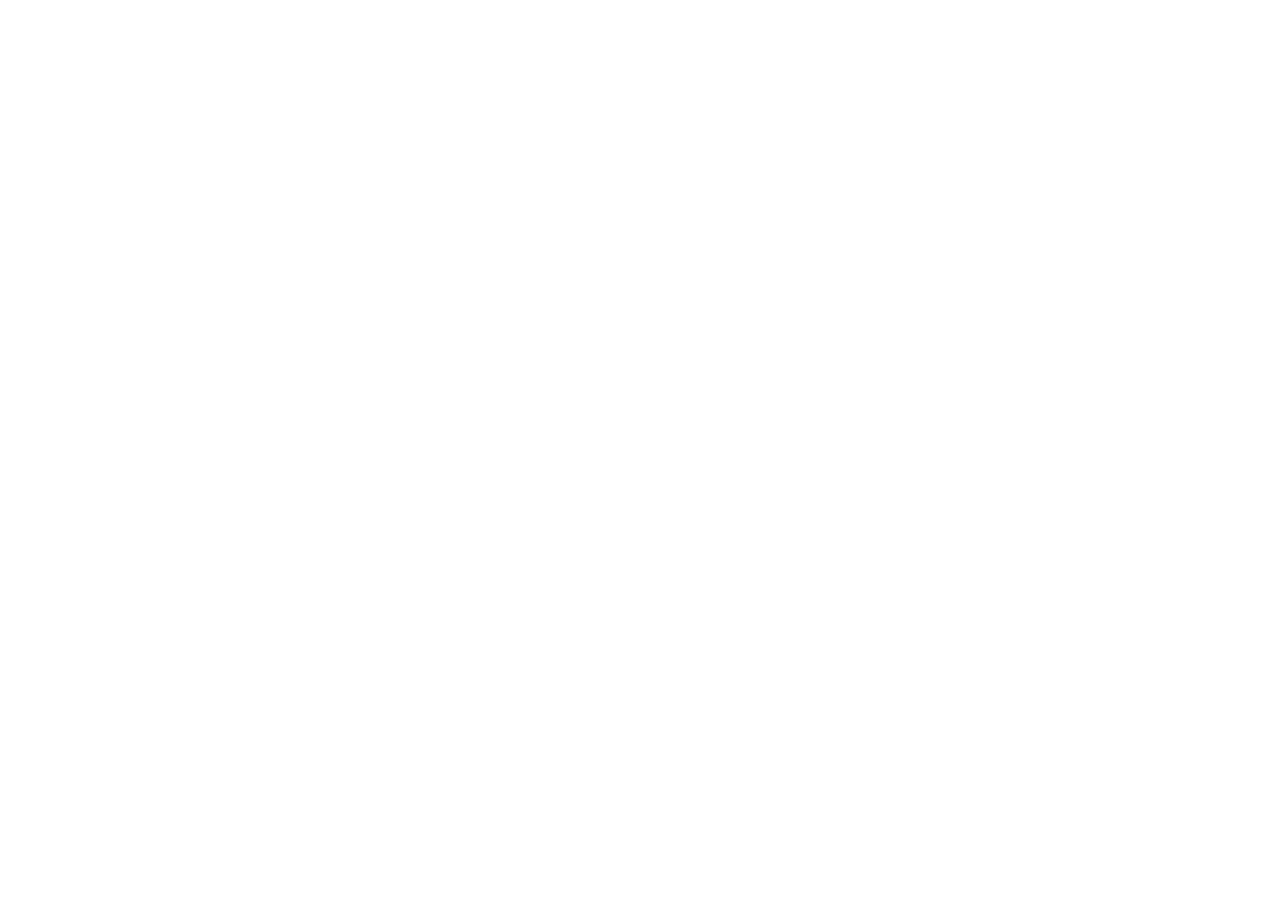
==== index.html @ 9da0f435 "started" ====
<!DOCTYPE html>
<html lang="en">
  <head>
    <meta charset="UTF-8" />
    <meta name="viewport" content="width=device-width, initial-scale=1.0" />
    <title>Orient.uz</title>
  </head>
  <body></body>
</html>
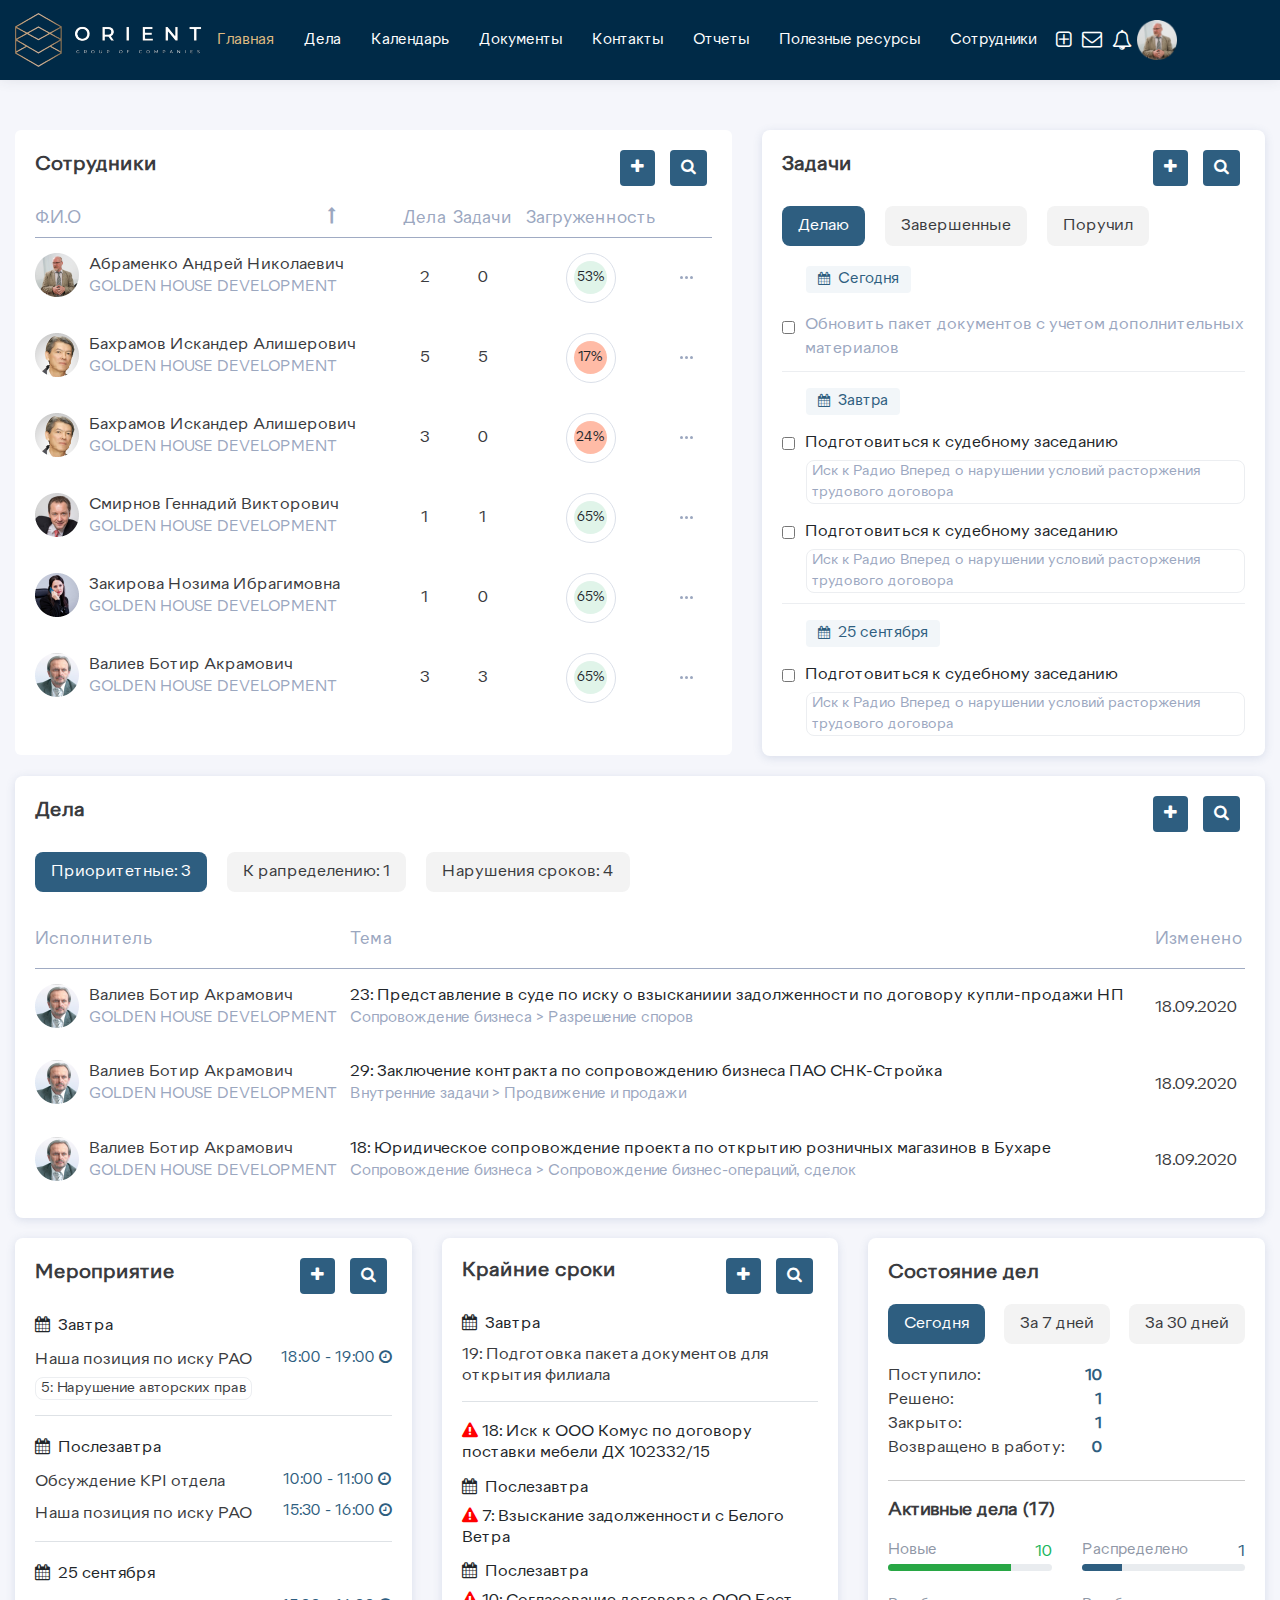
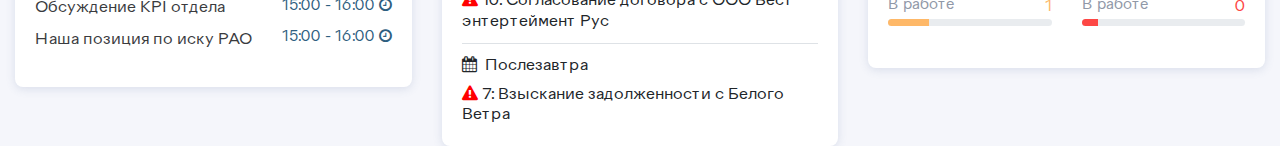
==== commit 45b23408: "'done'" ====
--- a/index.html
+++ b/index.html
@@ -3,7 +3,948 @@
   <head>
     <meta charset="UTF-8" />
     <meta name="viewport" content="width=device-width, initial-scale=1.0" />
+    <link rel="stylesheet" href="css/bootstrap.min.css">
+    <link rel="stylesheet" href="css/base.css">
+    <link rel="stylesheet" href="css/font-awesome.min.css">
+    <link href="https://maxcdn.bootstrapcdn.com/font-awesome/4.2.0/css/font-awesome.min.css" rel="stylesheet">
+    <link rel="stylesheet" href="css/main.css">
+    <link rel="icon" type="image/ico" href="images/login.png">
     <title>Orient.uz</title>
   </head>
-  <body></body>
+  <body>
+      <header>
+        <div class="container">
+          <nav>
+            <div class="logo">
+              <img src="images/orient-logo.png" alt="logo__image" class="logo">
+            </div>
+            <ul class="navbar-list">
+              <li class="nav-item active"><a href="#"">Главная</a></li>
+              <li class="nav-item"><a href="#">Дела</a></li>
+              <li class="nav-item"><a href="#">Календарь</a></li>
+              <li class="nav-item"><a href="#">Документы</a></li>
+              <li class="nav-item"><a href="#">Контакты</a></li>
+              <li class="nav-item"><a href="#">Отчеты</a></li>
+              <li class="nav-item"><a href="#">Полезные ресурсы</a></li>
+              <li class="nav-item"><a href="#">Сотрудники</a></li>
+            </ul>
+            <div class="nav-settings">
+              <div class="dropdowns">
+                <div class="dropdown dropdown-add">
+                <a href="#" data-toggle="dropdown">
+                 <i class="fa fa-plus-square-o" aria-hidden="true"></i>
+                </a>
+                <div class="dropdown-menu">
+                 <li><a class="drop-item" href="#">Создать</a></li>
+                 <li><a class="drop-item" href="#">Дело</a></li>
+                 <li><a class="drop-item" href="#">Контакт</a></li>
+                 <li><a class="drop-item" href="#">Мероприятие</a></li>
+                </div>
+              </div>
+              <div class="dropdown dropdown-email">
+                <a href="#" data-toggle="dropdown">
+                 <i class="fa fa-envelope-o" aria-hidden="true"></i>
+                </a>
+                <div class="dropdown-menu">
+                 <li><a class="drop-item" href="#">Создать</a></li>
+                 <li><a class="drop-item" href="#">Дело</a></li>
+                 <li><a class="drop-item" href="#">Контакт</a></li>
+                 <li><a class="drop-item" href="#">Мероприятие</a></li>
+                </div>
+              </div>
+              <div class="dropdown dropdown-bell">
+                <a href="#" data-toggle="dropdown">
+                 <i class="fa fa-bell-o" aria-hidden="true"></i>
+                </a>
+                <div class="dropdown-menu">
+                 <li><a class="drop-item" href="#">Создать</a></li>
+                 <li><a class="drop-item" href="#">Дело</a></li>
+                 <li><a class="drop-item" href="#">Контакт</a></li>
+                 <li><a class="drop-item" href="#">Мероприятие</a></li>
+                </div>
+                <div class="dropdown dropdown-search">
+                  <a href="#" data-toggle="dropdown">
+                   <i class="fa fa-plus-search" aria-hidden="true"></i>
+                  </a>
+                  <div class="dropdown-menu">
+                   <li><a class="drop-item" href="#">Создать</a></li>
+                   <li><a class="drop-item" href="#">Дело</a></li>
+                   <li><a class="drop-item" href="#">Контакт</a></li>
+                   <li><a class="drop-item" href="#">Мероприятие</a></li>
+                  </div>
+                </div>
+              </div>
+              </div>
+              
+            </div>
+            <div class="nav-admin">
+              <div class="dropdown dropdown-admin">
+                <a href="#" data-toggle="dropdown">
+                 <img src="images/director.png" alt="director">
+                </a>
+                <div class="dropdown-menu">
+                 <li><a class="drop-item" href="#">Создать</a></li>
+                 <li><a class="drop-item" href="#">Дело</a></li>
+                 <li><a class="drop-item" href="#">Контакт</a></li>
+                 <li><a class="drop-item" href="#">Мероприятие</a></li>
+                </div>
+              </div>
+            </div>
+          </nav>
+        </div>
+      </header>
+
+      <section class="employee">
+        <div class="container">
+          <div class="row">
+            <div class="col-md-7">
+              <div class="staff">
+                <div class="staff-title d-flex">
+                  <div class="title-name">Сотрудники</div>
+                  <div class="title-icons">
+                    <button type="button" class="btn"><i class="fa fa-plus"></i></button>
+                    <button type="button" class="btn"><i class="fa fa-search"></i></button>
+                  </div>
+                </div>
+                <table class="mytable">
+                  <thead>
+                    <tr>
+                      <th class="fullname"><span>Ф.И.О</span> <i class="fa fa-long-arrow-up" aria-hidden="true"></i></th>
+                      <th class="work"><span>Дела</span></th>
+                      <th class="exercise"><span>Задачи</span></th>
+                      <th class="loading"><span>Загруженность</span></th>
+                      <th><span></span></th>
+                    </tr>
+                  </thead>
+                  <tbody>
+                    <tr class="tbody-row">
+                      <td class="table-name d-flex">
+                        <div class="table-image">
+                          <img src="images/director.png" alt="director">
+                        </div>
+                        <div class="table-text">
+                          <div class="text-name">Абраменко Андрей Николаевич</div>
+                          <div class="text-company">GOLDEN HOUSE DEVELOPMENT</div>
+                        </div>
+                      </td>
+                      <td class="number">
+                        <span class="table-number">2</span>
+                      </td>
+                      <td class="number">
+                        <span class="table-number">0</span>
+                      </td>
+                      <td>
+                        <div class="d-flex align-items-center justify-content-center">
+                          <div class="workload green">
+                              <span>53%</span>
+                          </div>
+                        </div>
+                      </td>
+                      <td>
+                        <div class="mydots">
+                          <div class="dropdown">
+                              <button class="btn dropdown-toggle" data-toggle="dropdown" aria-expanded="false">
+                                <div class="dots">
+                                    <span></span>
+                                    <span></span>
+                                    <span></span>
+                                </div>
+                              </button>
+                              <div class="dropdown-menu">
+                                  <a class="dropdown-item" href="#"><i class="fa fa-trash-o"></i> Удалить</a>
+                                  <a class="dropdown-item" href="#"><i class="fa fa-pencil"></i> Редатировать</a>
+                              </div>
+                          </div>
+                      </div>
+                      </td>
+                    </tr>
+                    <tr class="tbody-row">
+                      <td class="table-name d-flex">
+                        <div class="table-image">
+                          <img src="images/people-2.png" alt="director">
+                        </div>
+                        <div class="table-text">
+                          <div class="text-name">Бахрамов Искандер Алишерович</div>
+                          <div class="text-company">GOLDEN HOUSE DEVELOPMENT</div>
+                        </div>
+                      </td>
+                      <td class="number">
+                        <span class="table-number">5</span>
+                      </td>
+                      <td class="number">
+                        <span class="table-number">5</span>
+                      </td>
+                      <td>
+                        <div class="d-flex align-items-center justify-content-center">
+                          <div class="workload red">
+                              <span>17%</span>
+                          </div>
+                        </div>
+                      </td>
+                      
+                      <td>
+                        <div class="mydots">
+                          <div class="dropdown">
+                              <button class="btn dropdown-toggle" data-toggle="dropdown" aria-expanded="false">
+                                <div class="dots">
+                                    <span></span>
+                                    <span></span>
+                                    <span></span>
+                                </div>
+                              </button>
+                              <div class="dropdown-menu">
+                                  <a class="dropdown-item" href="#"><i class="fa fa-trash-o"></i> Удалить</a>
+                                  <a class="dropdown-item" href="#"><i class="fa fa-pencil"></i> Редатировать</a>
+                              </div>
+                          </div>
+                      </div>
+                      </td>
+                    </tr>
+                    <tr class="tbody-row">
+                      <td class="table-name d-flex">
+                        <div class="table-image">
+                          <img src="images/people-2.png" alt="director">
+                        </div>
+                        <div class="table-text">
+                          <div class="text-name">Бахрамов Искандер Алишерович</div>
+                          <div class="text-company">GOLDEN HOUSE DEVELOPMENT</div>
+                        </div>
+                      </td>
+                      <td class="number">
+                        <span class="table-number">3</span>
+                      </td>
+                      <td class="number">
+                        <span class="table-number">0</span>
+                      </td>
+                      <td>
+                        <div class="d-flex align-items-center justify-content-center">
+                          <div class="workload red">
+                              <span>24%</span>
+                          </div>
+                        </div>
+                      </td>
+                      
+                      <td>
+                        <div class="mydots">
+                          <div class="dropdown">
+                              <button class="btn dropdown-toggle" data-toggle="dropdown" aria-expanded="false">
+                                <div class="dots">
+                                    <span></span>
+                                    <span></span>
+                                    <span></span>
+                                </div>
+                              </button>
+                              <div class="dropdown-menu">
+                                  <a class="dropdown-item" href="#"><i class="fa fa-trash-o"></i> Удалить</a>
+                                  <a class="dropdown-item" href="#"><i class="fa fa-pencil"></i> Редатировать</a>
+                              </div>
+                          </div>
+                      </div>
+                      </td>
+                    </tr>
+                    <tr class="tbody-row">
+                      <td class="table-name d-flex">
+                        <div class="table-image">
+                          <img src="images/people-3.png" alt="director">
+                        </div>
+                        <div class="table-text">
+                          <div class="text-name">Смирнов Геннадий Викторович</div>
+                          <div class="text-company">GOLDEN HOUSE DEVELOPMENT</div>
+                        </div>
+                      </td>
+                      <td class="number">
+                        <span class="table-number">1</span>
+                      </td>
+                      <td class="number">
+                        <span class="table-number">1</span>
+                      </td>
+                      <td>
+                        <div class="d-flex align-items-center justify-content-center">
+                          <div class="workload green">
+                              <span>65%</span>
+                          </div>
+                        </div>
+                      </td>
+                      
+                      <td>
+                        <div class="mydots">
+                          <div class="dropdown">
+                              <button class="btn dropdown-toggle" data-toggle="dropdown" aria-expanded="false">
+                                <div class="dots">
+                                    <span></span>
+                                    <span></span>
+                                    <span></span>
+                                </div>
+                              </button>
+                              <div class="dropdown-menu">
+                                  <a class="dropdown-item" href="#"><i class="fa fa-trash-o"></i> Удалить</a>
+                                  <a class="dropdown-item" href="#"><i class="fa fa-pencil"></i> Редатировать</a>
+                              </div>
+                          </div>
+                      </div>
+                      </td>
+                    </tr>
+                    <tr class="tbody-row">
+                      <td class="table-name d-flex">
+                        <div class="table-image">
+                          <img src="images/people-4.png" alt="director">
+                        </div>
+                        <div class="table-text">
+                          <div class="text-name">Закирова Нозима Ибрагимовна</div>
+                          <div class="text-company">GOLDEN HOUSE DEVELOPMENT</div>
+                        </div>
+                      </td>
+                      <td class="number">
+                        <span class="table-number">1</span>
+                      </td>
+                      <td class="number">
+                        <span class="table-number">0</span>
+                      </td>
+                      <td>
+                        <div class="d-flex align-items-center justify-content-center">
+                          <div class="workload green">
+                              <span>65%</span>
+                          </div>
+                        </div>
+                      </td>
+                      
+                      <td>
+                        <div class="mydots">
+                          <div class="dropdown">
+                              <button class="btn dropdown-toggle" data-toggle="dropdown" aria-expanded="false">
+                                <div class="dots">
+                                    <span></span>
+                                    <span></span>
+                                    <span></span>
+                                </div>
+                              </button>
+                              <div class="dropdown-menu">
+                                  <a class="dropdown-item" href="#"><i class="fa fa-trash-o"></i> Удалить</a>
+                                  <a class="dropdown-item" href="#"><i class="fa fa-pencil"></i> Редатировать</a>
+                              </div>
+                          </div>
+                      </div>
+                      </td>
+                    </tr>
+                    <tr class="tbody-row">
+                      <td class="table-name d-flex">
+                        <div class="table-image">
+                          <img src="images/people-5.png" alt="director">
+                        </div>
+                        <div class="table-text">
+                          <div class="text-name">Валиев Ботир Акрамович</div>
+                          <div class="text-company">GOLDEN HOUSE DEVELOPMENT</div>
+                        </div>
+                      </td>
+                      <td class="number">
+                        <span class="table-number">3</span>
+                      </td>
+                      <td class="number">
+                        <span class="table-number">3</span>
+                      </td>
+                      <td>
+                        <div class="d-flex align-items-center justify-content-center">
+                          <div class="workload green">
+                              <span>65%</span>
+                          </div>
+                        </div>
+                      </td>
+                      
+                      <td>
+                        <div class="mydots">
+                          <div class="dropdown">
+                              <button class="btn dropdown-toggle" data-toggle="dropdown" aria-expanded="false">
+                                <div class="dots">
+                                    <span></span>
+                                    <span></span>
+                                    <span></span>
+                                </div>
+                              </button>
+                              <div class="dropdown-menu">
+                                  <a class="dropdown-item" href="#"><i class="fa fa-trash-o"></i> Удалить</a>
+                                  <a class="dropdown-item" href="#"><i class="fa fa-pencil"></i> Редатировать</a>
+                              </div>
+                          </div>
+                      </div>
+                      </td>
+                    </tr>
+                  </tbody>
+                </table>
+              </div>
+            </div>
+            <div class="col-md-5">
+              <div class="works">
+                <div class="staff-title d-flex">
+                  <div class="title-name">Задачи</div>
+                  <div class="title-icons">
+                    <button type="button" class="btn"><i class="fa fa-plus"></i></button>
+                    <button type="button" class="btn"><i class="fa fa-search"></i></button>
+                  </div>
+                </div>
+                <div class="works__tabs">
+                  <ul class="nav nav-pills">
+                    <li class="tab-active"><a class="tab-link" data-toggle="pill" href="#home">Делаю</a></li>
+                    <li><a class="tab-link" data-toggle="pill" href="#menu1">Завершенные</a></li>
+                    <li><a class="tab-link" data-toggle="pill" href="#menu2">Поручил</a></li>
+                  </ul>
+                  
+                  <div class="tab-content">
+                    <div id="home" class="tab-pane fade in active show">
+                      <div class="tasks__item">
+                        <div class="badge"><i class="fa fa-calendar"></i> <span class="pl-1">Сегодня</span></div>
+                        <div class="checkbox">
+                          <input type="checkbox" id="check1">
+                          <label for="check1" class="label-one">Обновить пакет документов с учетом дополнительных материалов</label>
+                        </div>
+                      </div>
+                      <div class="tasks__item pt-3">
+                        <div class="badge"><i class="fa fa-calendar"></i> <span class="pl-1">Завтра</span></div>
+                        <div class="checkbox pt-3">
+                          <input type="checkbox" id="check2">
+                          <label for="check2" class="label-two">Подготовиться к судебному заседанию</label>
+                        </div>
+                        <div class="item-bottom ml-4">Иск к Радио Вперед о нарушении условий расторжения трудового договора</div>
+                        <div class="checkbox pt-3">
+                          <input type="checkbox" id="check2">
+                          <label for="check2" class="label-two">Подготовиться к судебному заседанию</label>
+                        </div>
+                        <div class="item-bottom ml-4">Иск к Радио Вперед о нарушении условий расторжения трудового договора</div>
+                      </div>
+                      <div class="tasks__item last-task pt-3">
+                        <div class="badge"><i class="fa fa-calendar"></i> <span class="pl-1">25 сентября</span></div>
+                        <div class="checkbox pt-3">
+                          <input type="checkbox" id="check2">
+                          <label for="check2" class="label-two">Подготовиться к судебному заседанию</label>
+                        </div>
+                        <div class="item-bottom ml-4">Иск к Радио Вперед о нарушении условий расторжения трудового договора</div>
+                      </div>
+                    </div>
+                    <div id="menu1" class="tab-pane fade">
+                      
+                    </div>
+                    <div id="menu2" class="tab-pane fade">
+                      
+                    </div>
+                  </div>
+                </div>
+              </div>
+            </div>
+          </div>
+        </div>
+      </section>
+
+      <div class="affairs">
+        <div class="container">
+          <div class="row">
+            <div class="col-md-12">
+              <div class="affairs-card">
+                <div class="staff-title d-flex">
+                <div class="title-name">Дела</div>
+                <div class="title-icons">
+                  <button type="button" class="btn"><i class="fa fa-plus"></i></button>
+                  <button type="button" class="btn"><i class="fa fa-search"></i></button>
+                </div>
+                </div>
+              <div class="works__tabs">
+                <ul class="nav nav-pills">
+                  <li class="tab-active"><a class="tab-link" data-toggle="pill" href="#prior">Приоритетные: <span class="affairs-number">3</span></a></li>
+                  <li><a class="tab-link" data-toggle="pill" href="#divide">К рапределению: <span>1</span></a></li>
+                  <li><a class="tab-link" data-toggle="pill" href="#offence">Нарушения сроков: <span>4</span></a></li>
+                </ul>
+                
+                <div class="tab-content">
+                  <div id="prior" class="tab-pane fade in active show">
+                    <table class="affairs-table">
+                      <thead>
+                        <tr>
+                          <td>Исполнитель</td>
+                          <td>Тема</td>
+                          <td>Изменено</td>
+                        </tr>
+                      </thead>
+                      <tbody>
+                        <tr>
+                          <td class="table-name d-flex">
+                            <div class="table-image">
+                              <img src="images/people-5.png" alt="director">
+                            </div>
+                            <div class="table-text">
+                              <div class="text-name">Валиев Ботир Акрамович</div>
+                              <div class="text-company">GOLDEN HOUSE DEVELOPMENT</div>
+                            </div>
+                          </td>
+                          <td>
+                            <div class="theme-title">23: Представление в суде по иску о взысканиии задолженности по договору купли-продажи НП</div>
+                            <div class="theme-info">Сопровождение бизнеса > Разрешение споров</div>
+                          </td>
+                          <td><div class="affairs-date">18.09.2020</div></td>
+                        </tr>
+                        <tr>
+                          <td class="table-name d-flex">
+                            <div class="table-image">
+                              <img src="images/people-5.png" alt="director">
+                            </div>
+                            <div class="table-text">
+                              <div class="text-name">Валиев Ботир Акрамович</div>
+                              <div class="text-company">GOLDEN HOUSE DEVELOPMENT</div>
+                            </div>
+                          </td>
+                          <td>
+                            <div class="theme-title"> 29: Заключение контракта по сопровождению бизнеса ПАО СНК-Стройка</div>
+                            <div class="theme-info">Внутренние задачи > Продвижение и продажи</div>
+                          </td>
+                          <td><div class="affairs-date">18.09.2020</div></td>
+                        </tr>
+                        <tr>
+                          <td class="table-name d-flex">
+                            <div class="table-image">
+                              <img src="images/people-5.png" alt="director">
+                            </div>
+                            <div class="table-text">
+                              <div class="text-name">Валиев Ботир Акрамович</div>
+                              <div class="text-company">GOLDEN HOUSE DEVELOPMENT</div>
+                            </div>
+                          </td>
+                          <td>
+                            <div class="theme-title">18: Юридическое сопровождение проекта по открытию розничных магазинов в Бухаре</div>
+                            <div class="theme-info">Сопровождение бизнеса > Сопровождение бизнес-операций, сделок</div>
+                          </td>
+                          <td><div class="affairs-date">18.09.2020</div></td>
+                        </tr>
+                      </tbody>
+                    </table>
+                  </div>
+                  <div id="divide" class="tab-pane fade">
+                    <table class="affairs-table">
+                      <thead>
+                        <tr>
+                          <td>Исполнитель</td>
+                          <td>Тема</td>
+                          <td>Изменено</td>
+                        </tr>
+                      </thead>
+                      <tbody>
+                        <tr>
+                          <td class="table-name d-flex">
+                            <div class="table-image">
+                              <img src="images/people-5.png" alt="director">
+                            </div>
+                            <div class="table-text">
+                              <div class="text-name">Валиев Ботир Акрамович</div>
+                              <div class="text-company">GOLDEN HOUSE DEVELOPMENT</div>
+                            </div>
+                          </td>
+                          <td>
+                            <div class="theme-title">23: Представление в суде по иску о взысканиии задолженности по договору купли-продажи НП</div>
+                            <div class="theme-info">Сопровождение бизнеса > Разрешение споров</div>
+                          </td>
+                          <td><div class="affairs-date">18.09.2020</div></td>
+                        </tr>
+                      </tbody>
+                    </table>
+                  </div>
+                  <div id="offence" class="tab-pane fade">
+                    <table class="affairs-table">
+                      <thead>
+                        <tr>
+                          <td>Исполнитель</td>
+                          <td>Тема</td>
+                          <td>Изменено</td>
+                        </tr>
+                      </thead>
+                      <tbody>
+                        <tr>
+                          <td class="table-name d-flex">
+                            <div class="table-image">
+                              <img src="images/people-5.png" alt="director">
+                            </div>
+                            <div class="table-text">
+                              <div class="text-name">Валиев Ботир Акрамович</div>
+                              <div class="text-company">GOLDEN HOUSE DEVELOPMENT</div>
+                            </div>
+                          </td>
+                          <td>
+                            <div class="theme-title">23: Представление в суде по иску о взысканиии задолженности по договору купли-продажи НП</div>
+                            <div class="theme-info">Сопровождение бизнеса > Разрешение споров</div>
+                          </td>
+                          <td><div class="affairs-date">18.09.2020</div></td>
+                        </tr>
+                        <tr>
+                          <td class="table-name d-flex">
+                            <div class="table-image">
+                              <img src="images/people-5.png" alt="director">
+                            </div>
+                            <div class="table-text">
+                              <div class="text-name">Валиев Ботир Акрамович</div>
+                              <div class="text-company">GOLDEN HOUSE DEVELOPMENT</div>
+                            </div>
+                          </td>
+                          <td>
+                            <div class="theme-title"> 29: Заключение контракта по сопровождению бизнеса ПАО СНК-Стройка</div>
+                            <div class="theme-info">Внутренние задачи > Продвижение и продажи</div>
+                          </td>
+                          <td><div class="affairs-date">18.09.2020</div></td>
+                        </tr>
+                        <tr>
+                          <td class="table-name d-flex">
+                            <div class="table-image">
+                              <img src="images/people-5.png" alt="director">
+                            </div>
+                            <div class="table-text">
+                              <div class="text-name">Валиев Ботир Акрамович</div>
+                              <div class="text-company">GOLDEN HOUSE DEVELOPMENT</div>
+                            </div>
+                          </td>
+                          <td>
+                            <div class="theme-title">18: Юридическое сопровождение проекта по открытию розничных магазинов в Бухаре</div>
+                            <div class="theme-info">Сопровождение бизнеса > Сопровождение бизнес-операций, сделок</div>
+                          </td>
+                          <td><div class="affairs-date">18.09.2020</div></td>
+                        </tr>
+                        <tr>
+                          <td class="table-name d-flex">
+                            <div class="table-image">
+                              <img src="images/people-5.png" alt="director">
+                            </div>
+                            <div class="table-text">
+                              <div class="text-name">Валиев Ботир Акрамович</div>
+                              <div class="text-company">GOLDEN HOUSE DEVELOPMENT</div>
+                            </div>
+                          </td>
+                          <td>
+                            <div class="theme-title">18: Юридическое сопровождение проекта по открытию розничных магазинов в Бухаре</div>
+                            <div class="theme-info">Сопровождение бизнеса > Сопровождение бизнес-операций, сделок</div>
+                          </td>
+                          <td><div class="affairs-date">18.09.2020</div></td>
+                        </tr>
+                      </tbody>
+                    </table>
+                  </div>
+                </div>
+              </div>
+              
+              </div>
+              
+            </div>
+          </div>
+        </div>
+      </div>
+      
+      <div class="events">
+        <div class="container">
+          <div class="row">
+            <div class="col-md-4">
+              <div class="events-card">
+                <div class="staff-title d-flex">
+                  <div class="title-name">Мероприятие</div>
+                  <div class="title-icons">
+                    <button type="button" class="btn"><i class="fa fa-plus"></i></button>
+                    <button type="button" class="btn"><i class="fa fa-search"></i></button>
+                  </div>
+                </div>
+                <div class="events-card__item border-bottom">
+                    <div class="item-day"><i class="fa fa-calendar"></i> <span class="pl-1">Завтра</span></div>
+                  <div class="item-info">
+                    <div class="item-info__text">
+                      <div class="div">Наша позиция по иску РАО</div>
+                      <div class="item-bottom">5: Нарушение авторских прав</div>
+                     </div>
+                    <div class="item-info__date">18:00 - 19:00 <i class="fa fa-clock-o"></i></div>
+                  </div>
+                  
+                </div>
+                <div class="events-card__item border-bottom">
+                    <div class="item-day"><i class="fa fa-calendar"></i> <span class="pl-1">Послезавтра</span></div>
+                  <div class="item-info">
+                    <div class="item-info__text">
+                      <div class="div">Обсуждение KPI отдела</div>
+                      <div class="div pt-2">Наша позиция по иску РАО</div>
+                     </div>
+                     <div class="dates">
+                       <div class="item-info__date">10:00 - 11:00 <i class="fa fa-clock-o"></i></div>
+                       <div class="item-info__date pt-2">15:30 - 16:00 <i class="fa fa-clock-o"></i></div>
+                     </div>
+                  </div>
+                </div>
+                <div class="events-card__item">
+                    <div class="item-day"><i class="fa fa-calendar"></i> <span class="pl-1">25 сентября</span></div>
+                  <div class="item-info">
+                    <div class="item-info__text">
+                      <div class="div">Обсуждение KPI отдела</div>
+                      <div class="div pt-2">Наша позиция по иску РАО</div>
+                     </div>
+                     <div class="dates">
+                       <div class="item-info__date">15:00 - 16:00 <i class="fa fa-clock-o"></i></div>
+                       <div class="item-info__date pt-2">15:00 - 16:00 <i class="fa fa-clock-o"></i></div>
+                     </div>
+                  </div>
+                </div>
+              </div>
+            </div>
+            <div class="col-md-4">
+              <div class="deadline">
+                <div class="staff-title d-flex">
+                  <div class="title-name">Крайние сроки</div>
+                  <div class="title-icons">
+                    <button type="button" class="btn"><i class="fa fa-plus"></i></button>
+                    <button type="button" class="btn"><i class="fa fa-search"></i></button>
+                  </div>
+                </div>
+                <div class="events-card__item border-bottom">
+                  <div class="item-day"><i class="fa fa-calendar"></i> <span class="pl-1">Завтра</span></div>
+                <div class="item-info">
+                  <div class="item-info__text">
+                    <div class="div">19: Подготовка пакета документов для открытия филиала</div>
+                   </div>
+                </div>
+                </div>
+                <div class="events-card__item">
+                  <div class="warning-text"><i class="fa fa-exclamation-triangle" aria-hidden="true"></i> <span>18: Иск к ООО Комус по договору поставки мебели ДХ 102332/15</span></div> 
+                </div>
+                <div class="events-card__item">
+                  <div class="item-day mt-n3"><i class="fa fa-calendar"></i> <span class="pl-1">Послезавтра</span></div>
+                  <div class="warning-text pt-2"><i class="fa fa-exclamation-triangle" aria-hidden="true"></i> <span>7: Взыскание задолженности с Белого Ветра</span></div> 
+                </div>
+                <div class="events-card__item border-bottom">
+                  <div class="item-day mt-n3"><i class="fa fa-calendar"></i> <span class="pl-1">Послезавтра</span></div>
+                  <div class="warning-text pt-2"><i class="fa fa-exclamation-triangle" aria-hidden="true"></i> <span>10: Согласование договора с ООО Бест энтертеймент Рус</span></div> 
+                </div>
+                <div class="events-card__item">
+                  <div class="item-day mt-n2"><i class="fa fa-calendar"></i> <span class="pl-1">Послезавтра</span></div>
+                  <div class="warning-text pt-2"><i class="fa fa-exclamation-triangle" aria-hidden="true"></i> <span>7: Взыскание задолженности с Белого Ветра</span></div> 
+                </div>
+              </div>
+            </div>
+            <div class="col-md-4">
+              <div class="condition">
+                <div class="staff-title">
+                  <div class="title-name">Состояние дел</div>
+                  </div>
+                <div class="condition__tabs pt-3">
+                  <ul class="nav nav-pills">
+                    <li class="tab-active"><a class="tab-link" data-toggle="pill" href="#for-day">Сегодня</a></li>
+                    <li><a class="tab-link" data-toggle="pill" href="#for-week">За 7 дней</a></li>
+                    <li><a class="tab-link" data-toggle="pill" href="#for-month">За 30 дней</a></li>
+                  </ul>
+                  
+                  <div class="tab-content">
+                    <div id="for-day" class="tab-pane fade in active show">
+                      <div class="full-info">
+                        <div class="information">
+                        <div class="single-info">
+                          <div class="info-text">Поступило:</div>
+                          <div class="info-number">10</div>
+                        </div>
+                        <div class="single-info">
+                          <div class="info-text">Решено:</div>
+                          <div class="info-number">1</div>
+                        </div>
+                        <div class="single-info">
+                          <div class="info-text">Закрыто:</div>
+                          <div class="info-number">1</div>
+                        </div>
+                        <div class="single-info">
+                          <div class="info-text">Возвращено в работу:</div>
+                          <div class="info-number">0</div>
+                        </div>
+                      </div>
+                      </div>   
+                      <div class="active-works pt-3">
+                        <div class="active-works__title">Активные дела (17)</div>
+                        <div class="row">
+                          <div class="col-md-6">
+                            <div class="pt-3">
+                              <div class="progress-text">
+                                <div class="progress-text-info">Новые</div>
+                                <div class="text-number">10</div>
+                              </div>
+                              <div class="progress">
+                                <div class="progress-bar w-75 bg-success"></div>
+                            </div>
+                            </div>
+                            <div class="pt-4">
+                              <div class="progress-text">
+                                <div class="progress-text-info">В работе</div>
+                                <div class="text-number yellow">1</div>
+                              </div>
+                              <div class="progress">
+                                <div class="progress-bar w-25 bg-yellow"></div>
+                            </div>
+                            </div>
+                          </div>
+                          <div class="col-md-6">
+                            <div class="pt-3">
+                              <div class="progress-text">
+                                <div class="progress-text-info">Распределено</div>
+                                <div class="text-number blue">1</div>
+                              </div>
+                              <div class="progress">
+                                <div class="progress-bar w-25 bg-blue"></div>
+                            </div>
+                            </div>
+                            <div class="pt-4">
+                              <div class="progress-text">
+                                <div class="progress-text-info">В работе</div>
+                                <div class="text-number progress-red">0</div>
+                              </div>
+                              <div class="progress">
+                                <div class="progress-bar w-10 bg-red"></div>
+                            </div>
+                            </div>
+                          </div>
+                        </div>
+                      </div>
+                    </div>
+                    <div id="for-week" class="tab-pane fade">
+                      <div class="full-info">
+                        <div class="information">
+                        <div class="single-info">
+                          <div class="info-text">Поступило:</div>
+                          <div class="info-number">10</div>
+                        </div>
+                        <div class="single-info">
+                          <div class="info-text">Решено:</div>
+                          <div class="info-number">1</div>
+                        </div>
+                        <div class="single-info">
+                          <div class="info-text">Закрыто:</div>
+                          <div class="info-number">1</div>
+                        </div>
+                        <div class="single-info">
+                          <div class="info-text">Возвращено в работу:</div>
+                          <div class="info-number">0</div>
+                        </div>
+                      </div>
+                      </div>   
+                      <div class="active-works pt-3">
+                        <div class="active-works__title">Активные дела (17)</div>
+                        <div class="row">
+                          <div class="col-md-6">
+                            <div class="pt-3">
+                              <div class="progress-text">
+                                <div class="progress-text-info">Новые</div>
+                                <div class="text-number">10</div>
+                              </div>
+                              <div class="progress">
+                                <div class="progress-bar w-75 bg-success"></div>
+                            </div>
+                            </div>
+                            <div class="pt-4">
+                              <div class="progress-text">
+                                <div class="progress-text-info">В работе</div>
+                                <div class="text-number yellow">1</div>
+                              </div>
+                              <div class="progress">
+                                <div class="progress-bar w-25 bg-yellow"></div>
+                            </div>
+                            </div>
+                          </div>
+                          <div class="col-md-6">
+                            <div class="pt-3">
+                              <div class="progress-text">
+                                <div class="progress-text-info">Распределено</div>
+                                <div class="text-number blue">1</div>
+                              </div>
+                              <div class="progress">
+                                <div class="progress-bar w-25 bg-blue"></div>
+                            </div>
+                            </div>
+                            <div class="pt-4">
+                              <div class="progress-text">
+                                <div class="progress-text-info">В работе</div>
+                                <div class="text-number progress-red">0</div>
+                              </div>
+                              <div class="progress">
+                                <div class="progress-bar w-10 bg-red"></div>
+                            </div>
+                            </div>
+                          </div>
+                        </div>
+                      </div>
+                    </div>
+                    <div id="for-month" class="tab-pane fade">
+                      <div class="full-info">
+                        <div class="information">
+                        <div class="single-info">
+                          <div class="info-text">Поступило:</div>
+                          <div class="info-number">10</div>
+                        </div>
+                        <div class="single-info">
+                          <div class="info-text">Решено:</div>
+                          <div class="info-number">1</div>
+                        </div>
+                        <div class="single-info">
+                          <div class="info-text">Закрыто:</div>
+                          <div class="info-number">1</div>
+                        </div>
+                        <div class="single-info">
+                          <div class="info-text">Возвращено в работу:</div>
+                          <div class="info-number">0</div>
+                        </div>
+                      </div>
+                      </div>   
+                      <div class="active-works pt-3">
+                        <div class="active-works__title">Активные дела (17)</div>
+                        <div class="row">
+                          <div class="col-md-6">
+                            <div class="pt-3">
+                              <div class="progress-text">
+                                <div class="progress-text-info">Новые</div>
+                                <div class="text-number">10</div>
+                              </div>
+                              <div class="progress">
+                                <div class="progress-bar w-75 bg-success"></div>
+                            </div>
+                            </div>
+                            <div class="pt-4">
+                              <div class="progress-text">
+                                <div class="progress-text-info">В работе</div>
+                                <div class="text-number yellow">1</div>
+                              </div>
+                              <div class="progress">
+                                <div class="progress-bar w-25 bg-yellow"></div>
+                            </div>
+                            </div>
+                          </div>
+                          <div class="col-md-6">
+                            <div class="pt-3">
+                              <div class="progress-text">
+                                <div class="progress-text-info">Распределено</div>
+                                <div class="text-number blue">1</div>
+                              </div>
+                              <div class="progress">
+                                <div class="progress-bar w-25 bg-blue"></div>
+                            </div>
+                            </div>
+                            <div class="pt-4">
+                              <div class="progress-text">
+                                <div class="progress-text-info">В работе</div>
+                                <div class="text-number progress-red">0</div>
+                              </div>
+                              <div class="progress">
+                                <div class="progress-bar w-10 bg-red"></div>
+                            </div>
+                            </div>
+                          </div>
+                        </div>
+                      </div>
+                    </div>
+                  </div>
+                </div>
+              </div>
+            </div>
+          </div>
+        </div>
+      </div>
+
+
+
+
+
+    <script src="js/jquery.min.js"></script>
+    <script src="js/jquery-3.3.1.slim.min.js"></script>
+    <script src="js/popper.min.js"></script>
+    <script src="js/bootstrap.min.js"></script>
+    <script src="js/main.js"></script>
+  </body>
 </html>
--- a/css/base.css
+++ b/css/base.css
@@ -0,0 +1,52 @@
+* {
+    padding: 0;
+    margin: 0;
+    box-sizing: border-box;
+  }
+  @font-face {
+    font-family: Quarion;
+    src: url('../fonts/Quarion-Book.woff');
+  }
+  img {
+    object-fit: cover;
+    object-position: center;
+  }
+  
+  a:hover {
+    text-decoration: none; 
+    color: #3a3b3e;
+  }
+  
+  ul {
+    display: flex;
+    justify-content: space-between;
+  }
+  
+  li {
+    list-style-type: none;
+  }
+  
+  section {
+    padding-top: 50px;
+  }
+  
+  button {
+    border: none;
+  }
+  
+  button:focus,
+  button:active,
+  .owl-prev:active,
+  .owl-next:active,
+  button:hover,
+  i:hover,
+  span:hover {
+    outline: none;
+  }
+  .owl-carousel .owl-nav button.owl-next:hover,
+.owl-carousel .owl-nav button.owl-prev:hover {
+  background-color: transparent;
+}
+  .container {
+    max-width: 1840px;
+  }--- a/css/main.css
+++ b/css/main.css
@@ -0,0 +1,468 @@
+
+body{
+    font-family: Quarion, sans-serif;
+    background-color: #f5f6fb;
+}
+
+header{
+    height: 80px;
+    min-width: 100%;
+    display: flex;
+    align-items: center;
+    box-shadow: 0 -3px 15px rgba(49, 59, 75, 0.16);
+    background-color: #002a47;
+}
+nav{
+    display: flex;
+    align-items: center;
+}
+.logo{
+   flex: 0 0 1;
+}
+.navbar-list{
+    display: flex;
+    align-items: center;
+    margin: 0;
+    flex: 0 0 2;
+}
+.nav-item{
+    padding:0 15px;
+}
+.nav-item a{
+    color: #ffffff;
+    font-size: 15px;
+    font-weight: 300;
+}
+.nav-item a:hover{
+    color:#dfba81;
+}
+.active a{
+    color:#dfba81;
+}
+.nav-settings{
+    flex: 0 0 1;
+}
+.nav-admin{
+    flex: 0 0 1;
+}
+.nav-settings i{
+    color: #fff;
+    font-size: 20px;
+    padding: 0 5px;
+    display: flex;
+    align-items: center;
+}
+.nav-admin img{
+    width: 40px;
+}
+.dropdown-menu{
+    border-radius: 10px;
+    box-shadow: 0 3px 10px rgba(74, 101, 148, 0.16);
+    background-color: #fefefe;
+    z-index: 1;
+    padding: 0;
+    border:none;
+    box-shadow: 0 3px 10px rgba(74, 101, 148, 0.16);
+    transform: translate3d(-125px, 35px, 0px)!important;
+}
+.dropdown-menu::before{
+    content: '';
+    position: absolute;
+    border: 10px solid transparent;
+    border-top: 0;
+    right: 10px;
+    top: -6px;
+    border-bottom-color: #ffff;
+}
+.drop-item{
+    color: #3a3b3e;
+    font-family: Quarion;
+    font-size: 16px;
+    font-weight: 300;
+}
+.dropdown-menu>li{
+    border-bottom: 1px solid rgb(199, 199, 199);
+    padding: 10px 20px;
+    background-color: #fefefe;
+}
+.dropdown-menu>li:hover{
+    background-color:#f2f6f9;
+}
+.dropdown-menu>li:first-child{
+    border-top-left-radius: 8px;
+    border-top-right-radius: 8px;
+}
+.dropdown-menu>li:last-child{
+    border-bottom-left-radius: 8px;
+    border-bottom-right-radius: 8px;
+}
+.nav-settings, .dropdowns{
+    display: flex;
+    justify-content: space-between;
+}
+.fa-envelope-o{
+    margin-top: -1px;
+}
+/***************** Employeee ************/
+.staff{
+    padding: 20px;
+    min-height: 625px;
+    border-radius: 6px;
+    background-color: #ffffff;
+}
+.staff-title{
+    color: #3a3b3e;
+    font-family: Quarion;
+    font-size: 20px;
+    font-weight: 700;
+}
+.mytable{
+    width: 100%;
+}
+thead{
+    border-bottom: 1px solid #9ba7bfc4; 
+}
+thead th{
+    color: #9ba7bf;
+    font-family: Quarion;
+    font-size: 17px;
+    font-weight: 300;
+    text-align: center;
+    padding: 20px 0 5px 0;
+}
+.tbody-row:hover{
+    background-color: #f8f9fc;
+}
+.fullname{
+    max-width: 300px;
+    display: flex;
+    justify-content: space-between;
+}
+.table-text{
+    padding-left: 10px;
+}
+.text-name{
+    color: #3a3b3e;
+    font-size: 16px;
+    font-weight: 500;
+}
+.text-company{
+    color: #9ba7bf;
+    font-size: 15px;
+    font-weight: 300;
+}
+.number{
+    text-align: center;
+    color: #3a3b3e;
+    font-size: 16px;
+}
+.dots{
+    display: flex;
+}
+.dots span{
+    width: 3px;
+    height: 3px;
+    background-color: #9ba7bf;
+    display: flex;
+    border-radius: 50%;
+    margin-left: 2px;
+}
+.load{
+    border: 1px solid black;
+    padding: 9px;
+    border-radius: 50%;
+
+}
+.workload{
+    display: flex;
+    width: 50px;
+    height: 50px;
+    border-radius: 50%;
+    border: 1px solid #DBE0E9;
+    align-items: center;
+    justify-content: center;
+    font-size: 13px;
+}
+.workload span{
+    border-radius: 50%;
+    width: 33px;
+    height: 33px;
+    display: flex;
+    align-items: center;
+    justify-content: center;
+}
+.green span{
+    background-color: #e0f4e9;
+    
+}
+.red span{
+    background-color: #ffbba6;
+}
+.staff-title{
+    justify-content: space-between;
+}
+.title-icons .btn{
+    background-color: #2e5e80;
+    padding: 5px 10px;
+    margin: 0 5px;
+    color: white;
+    font-weight: light;
+}
+td{
+   padding: 15px 0;
+}
+.dropdown-toggle::after {
+    display: none;
+}
+.btn:focus{
+    outline: none;
+    box-shadow: none;
+}
+.dropdown-item{
+    padding: 10px 15px;
+    border-bottom: 1px solid #9ba7bf;
+    color: #2e5e80;
+}
+.dropdown-item:nth-child(2){
+    border-bottom: none;
+}
+.works{
+    min-height: 600px;
+    box-shadow: 0 2px 10px rgba(74, 101, 148, 0.16);
+    border-radius: 8px;
+    background-color: #ffffff;
+    padding: 20px;
+}
+.tab-link{
+    color: #3a3b3e;
+    font-family: Quarion;
+    font-size: 16px;
+    font-weight: 300;
+}
+.nav-pills li:hover{
+    background: #2e5e80;
+}
+.nav-pills li:active{
+    background: #2e5e80;
+}
+.nav-pills li:hover .tab-link{
+    color: white;
+}
+.nav-pills li:active .tab-link{
+    color: white;
+}
+.nav-pills li:first-child{
+    margin-left: 0;
+}
+.nav-pills li{
+    border-radius: 8px;
+    background-color: #f3f3f3;
+    padding: 8px 16px;
+    margin-left: 20px;
+}
+.works__tabs ul{
+    justify-content: start;
+    padding: 20px 0;
+}
+.date{
+    padding: 5px 20px;
+    color: #2e5e80;
+    font-family: Quarion;
+    font-size: 15px;
+    font-weight: 300;
+    border-radius: 4px;
+    background-color: #f2f6f9;
+}
+.date span{
+    padding-left: 10px;
+}
+
+.affairs{
+    padding-top: 20px;
+}
+.affairs-card{
+    box-shadow: 0 2px 10px rgba(74, 101, 148, 0.16);
+    border-radius: 8px;
+    background-color: #ffffff;
+    padding: 20px;
+}
+.affairs-table{
+    width: 100%;
+}
+.affairs-table thead tr td{
+    color: #9ba7bf;
+    font-family: Quarion;
+    font-size: 17px;
+}
+.affairs-date{
+    height: 21px;
+    color: #3a3b3e;
+    font-size: 16px;
+}
+.theme-info{
+    color: #9ba7bf;
+    font-size: 15px;
+}
+.events{
+    padding-top: 20px;
+}
+.events-card, .deadline, .condition{
+    box-shadow: 0 2px 10px rgba(74, 101, 148, 0.16);
+    border-radius: 8px;
+    background-color: #ffffff;
+    padding: 20px;
+    min-height: 430px;
+}
+.condition{
+    padding-bottom: 40px;
+}
+.deadline{
+    padding-bottom: 10px;
+    line-height: 1.3;
+}
+.tasks__item{
+    padding-bottom: 10px;
+    border-bottom: 1px solid #eceef1;
+}
+.badge{
+    color: #2e5e80;
+    border-radius: 4px;
+    background-color: #f2f6f9;
+    padding: 6px 12px;
+    font-size: 15px;
+    font-weight: 300;
+    max-width: 40%;
+    text-align: center;
+    margin-left: 24px;
+}
+.checkbox{
+    display: flex;
+    align-items: center;
+}
+.checkbox label{
+    
+}
+.label-one{
+    color: #9ba7bf;
+    margin: 0;
+    padding-top: 20px;
+    padding-left: 10px;
+}
+.label-two{
+    margin: 0;
+    padding-left: 10px;
+}
+.last-task{
+    border: none;
+    padding: 0;
+}
+.events-card__item{
+    padding: 20px 0 10px 0;
+}
+.border-bottom{
+    border-bottom: 1px solid  #9ba7bf5f;
+}
+.badge i{
+    font-size: 13px;
+}
+.item-info{
+    display: flex;
+    justify-content: space-between;
+    padding: 10px 0 5px 0;
+}
+.item-info__text > div{
+    color: #3a3b3e;
+}
+.item-info__date{
+    color: #2e5e80;
+    font-size: 15px;
+}
+.item-info__date i{
+    color: #2e5e80;
+}
+.item-bottom{
+    color: #9ba7bf;
+    font-size: 14px;
+    border-radius: 8px;
+    border: 1px solid #eceef1;
+    margin-top: 5px;
+    padding: 0 5px;
+}
+.warning-text i{
+    color: red;
+}
+.condition__tabs .nav-pills li{
+    margin-left: 10px;
+}
+.condition__tabs .nav-pills li:first-child{
+    margin-left: 0;
+}
+.full-info{
+    border-bottom: 1px solid rgba(136, 136, 136, 0.445);
+}
+.information{
+    padding: 20px 0;
+    width: 60%;
+}
+.single-info{
+    display: flex;
+    justify-content: space-between;
+}
+.info-text{
+    color: #3a3b3e;
+}
+.info-number{
+    color: #2e5e80;
+    font-weight: 600;
+}
+.active-works__title{
+    color: #3a3b3e;
+    font-size: 18px;
+    font-weight: 600;
+}
+.progress{
+    height: 7px;
+    width: 100%;
+    border-radius: 20px;
+}
+.bg-success{
+    background-color: #1bb65d;
+}
+.progress-text{
+    display: flex;
+    justify-content: space-between;
+}
+.progress-text-info{
+    color: #9098a7;
+    font-size: 15px;
+}
+.text-number{
+    color: #1bb65d;
+}
+.blue{
+    color: #2e5e80;
+}
+.bg-blue{
+    background-color: #2e5e80;
+}
+.yellow{
+    color: #feb868;
+}
+.bg-yellow{
+    background-color: #feb868;
+}
+.progress-red{
+    color: #fd4745;
+}
+.bg-red{
+    background-color: #fd4745;
+}
+.w-10{
+    width: 10%;
+}
+.tab-active{
+    background-color: #2e5e80!important;
+}
+.tab-active a{
+    color:white
+}